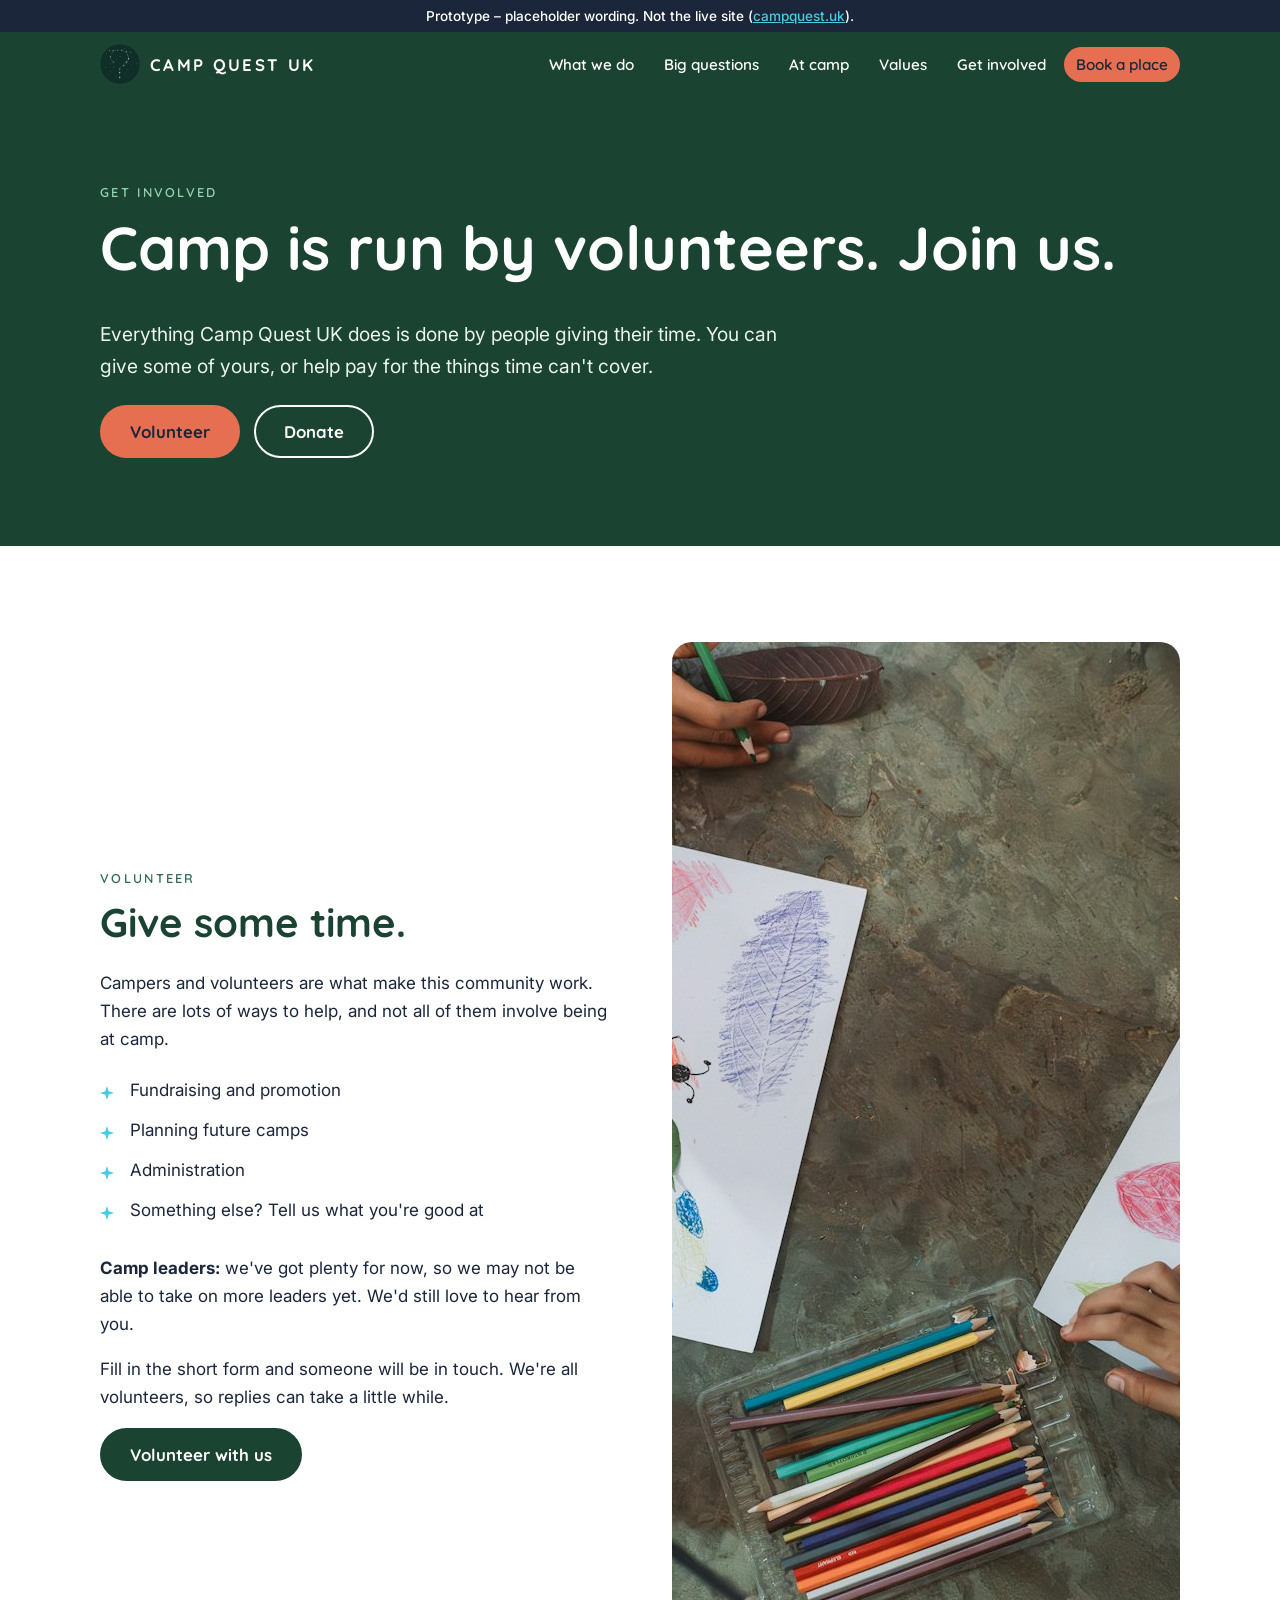
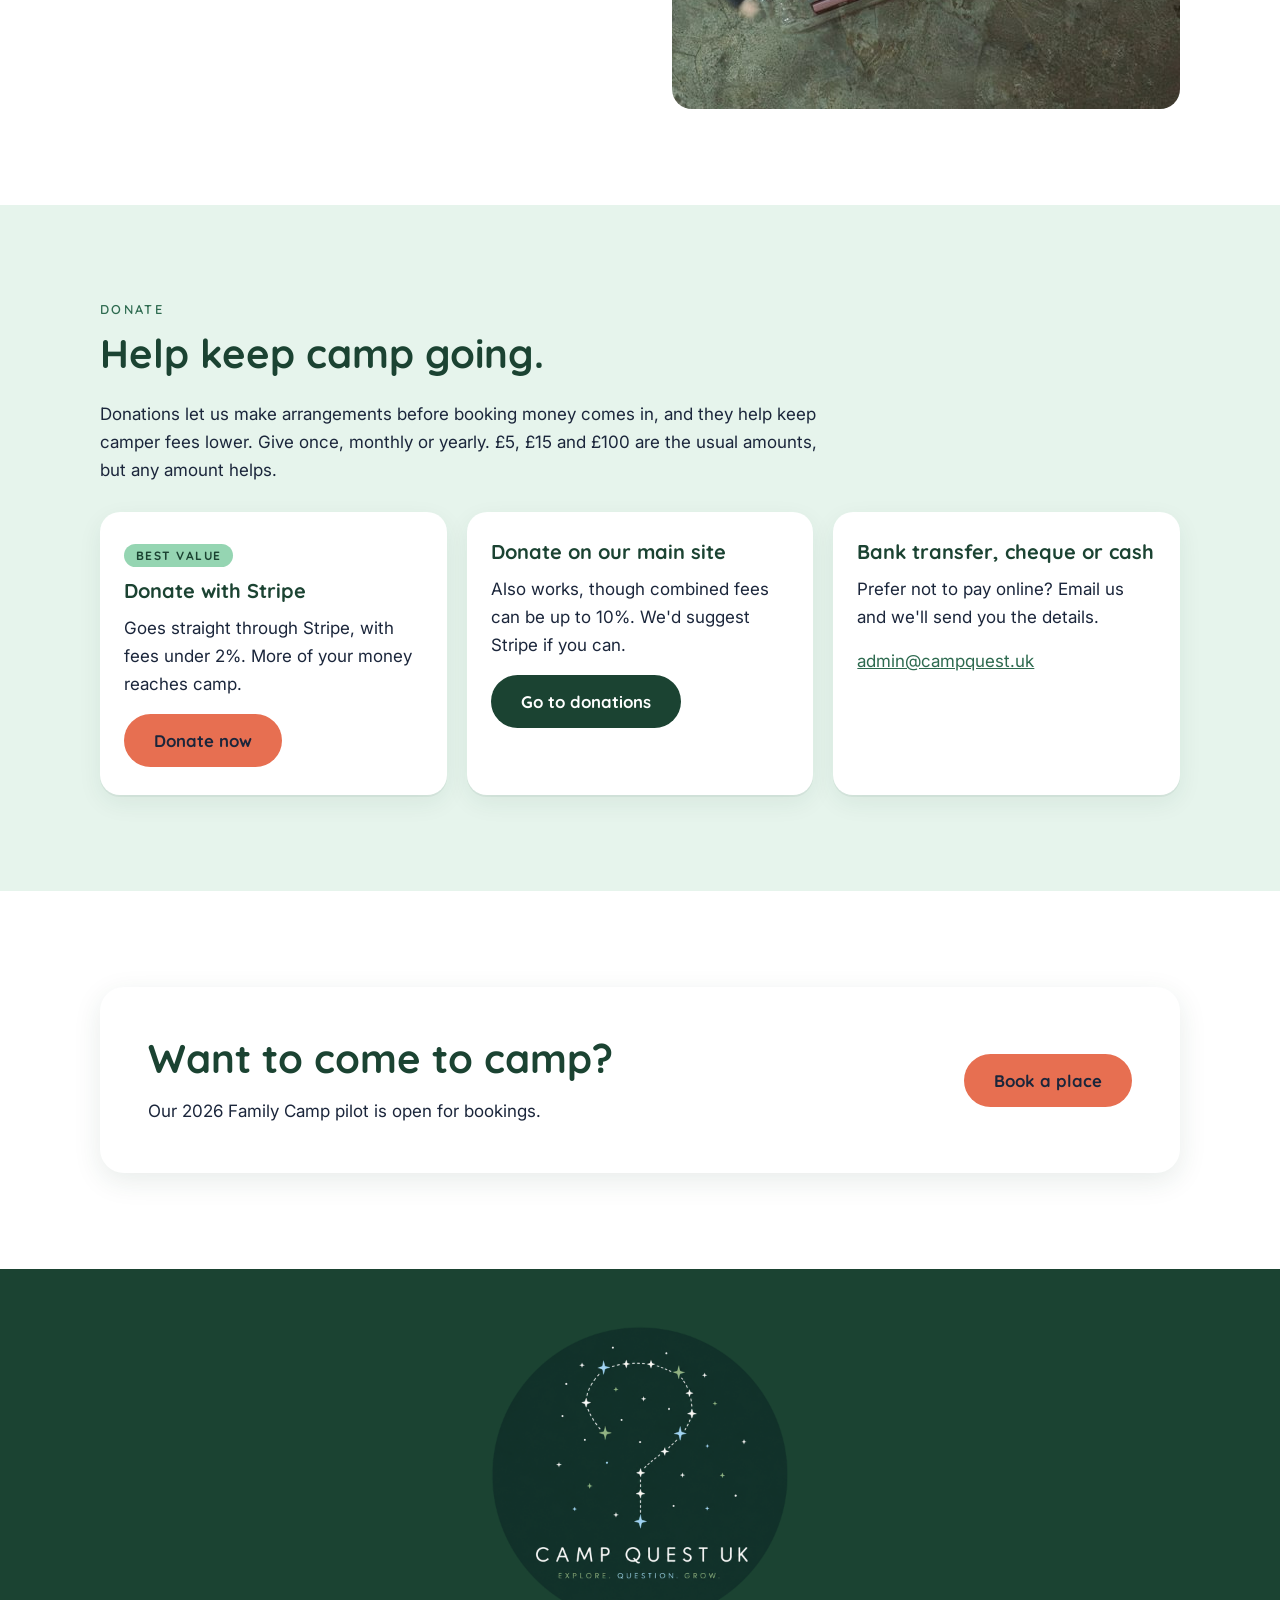
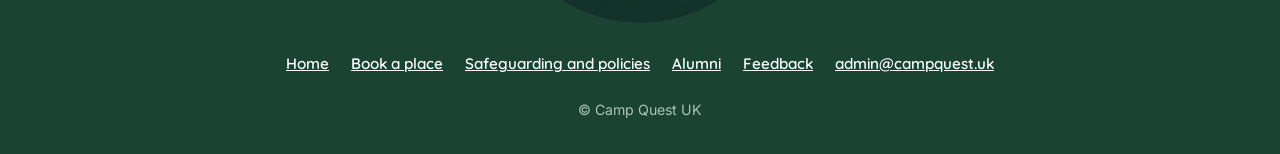
==== get-involved.html @ 762338b2 "Add Get involved page (volunteering and donations) Co-Authored-By: Claude Sonnet 5.5 <noreply@anthro" ====
<!doctype html>
<html lang="en-GB">
<head>
<meta charset="utf-8">
<meta name="viewport" content="width=device-width, initial-scale=1">
<title>Get involved – Camp Quest UK</title>
<meta name="description" content="Camp Quest UK is run entirely by volunteers. Give your time or make a donation to help keep camp going.">
<meta name="theme-color" content="#1B4332">
<link rel="icon" type="image/png" href="assets/logo-mark-circle.png">
<link rel="preconnect" href="https://fonts.googleapis.com">
<link rel="preconnect" href="https://fonts.gstatic.com" crossorigin>
<link href="https://fonts.googleapis.com/css2?family=Fraunces:ital,wght@1,400;1,500&family=Inter:wght@400;500&family=Quicksand:wght@600;700&display=swap" rel="stylesheet">
<link rel="stylesheet" href="style.css">
</head>
<body>
<a class="skip" href="#main">Skip to content</a>
<div class="draft-note">Prototype – placeholder wording. Not the live site (<a href="https://campquest.uk/" rel="noopener">campquest.uk</a>).</div>

<header class="nav">
  <div class="wrap">
    <a class="brand" href="index.html" aria-label="Camp Quest UK – home">
      <img src="assets/logo-mark-circle.png" alt="" width="40" height="40">
      <span>Camp Quest UK</span>
    </a>
    <button class="menu-btn" aria-expanded="false" aria-controls="menu">Menu</button>
    <ul id="menu">
      <li><a href="index.html#what-we-do">What we do</a></li>
      <li><a href="index.html#big-questions">Big questions</a></li>
      <li><a href="index.html#at-camp">At camp</a></li>
      <li><a href="index.html#values">Values</a></li>
      <li><a href="get-involved.html" aria-current="page">Get involved</a></li>
      <li><a class="cta" href="https://campquest.uk/2026-family-camp-pilot/" rel="noopener">Book a place</a></li>
    </ul>
  </div>
</header>

<main id="main">
<section class="band-forest" style="padding:clamp(48px,8vw,88px) 0">
  <div class="wrap">
    <p class="eyebrow">Get involved</p>
    <h1 style="color:#fff">Camp is run by volunteers. Join us.</h1>
    <p class="lead" style="font-size:1.2rem;max-width:36em;color:#eaf5ef">Everything Camp Quest UK does is done by people giving their time. You can give some of yours, or help pay for the things time can't cover.</p>
    <div class="btns" style="display:flex;flex-wrap:wrap;gap:14px;margin-top:1.4rem">
      <a class="btn btn-primary" href="#volunteer">Volunteer</a>
      <a class="btn btn-ghost" href="#donate">Donate</a>
    </div>
  </div>
</section>

<section id="volunteer">
  <div class="wrap">
    <div class="split">
      <div>
        <p class="eyebrow">Volunteer</p>
        <h2>Give some time.</h2>
        <p>Campers and volunteers are what make this community work. There are lots of ways to help, and not all of them involve being at camp.</p>
        <ul class="ticks">
          <li>Fundraising and promotion</li>
          <li>Planning future camps</li>
          <li>Administration</li>
          <li>Something else? Tell us what you're good at</li>
        </ul>
        <p><strong>Camp leaders:</strong> we've got plenty for now, so we may not be able to take on more leaders yet. We'd still love to hear from you.</p>
        <p>Fill in the short form and someone will be in touch. We're all volunteers, so replies can take a little while.</p>
        <a class="btn btn-dark" href="https://campquest.uk/volunteer/" rel="noopener">Volunteer with us</a>
      </div>
      <img src="images/leaf-rubbings.jpg" alt="Children making leaf rubbings with coloured pencils" width="1600" height="1067" loading="lazy">
    </div>
  </div>
</section>

<section id="donate" class="band-sage">
  <div class="wrap">
    <p class="eyebrow">Donate</p>
    <h2>Help keep camp going.</h2>
    <div class="intro">
      <p>Donations let us make arrangements before booking money comes in, and they help keep camper fees lower. Give once, monthly or yearly. £5, £15 and £100 are the usual amounts, but any amount helps.</p>
    </div>
    <div class="grid g3" style="margin-top:28px">
      <article class="card">
        <span class="tag">Best value</span>
        <h3>Donate with Stripe</h3>
        <p>Goes straight through Stripe, with fees under 2%. More of your money reaches camp.</p>
        <p style="margin-top:16px"><a class="btn btn-primary" href="https://donate.stripe.com/3cI6oz48eezD8HJ1PPfrW01" rel="noopener">Donate now</a></p>
      </article>
      <article class="card">
        <h3>Donate on our main site</h3>
        <p>Also works, though combined fees can be up to 10%. We'd suggest Stripe if you can.</p>
        <p style="margin-top:16px"><a class="btn btn-dark" href="https://campquest.uk/donations/" rel="noopener">Go to donations</a></p>
      </article>
      <article class="card">
        <h3>Bank transfer, cheque or cash</h3>
        <p>Prefer not to pay online? Email us and we'll send you the details.</p>
        <p style="margin-top:16px"><a href="mailto:admin@campquest.uk">admin@campquest.uk</a></p>
      </article>
    </div>
  </div>
</section>

<section>
  <div class="wrap">
    <div class="callout">
      <div>
        <h2 style="margin-bottom:.4em">Want to come to camp?</h2>
        <p>Our 2026 Family Camp pilot is open for bookings.</p>
      </div>
      <a class="btn btn-primary" href="https://campquest.uk/2026-family-camp-pilot/" rel="noopener">Book a place</a>
    </div>
  </div>
</section>
</main>

<footer>
  <div class="wrap">
    <img class="lockup" src="assets/logo-lockup-dark.png" alt="Camp Quest UK. Explore. Question. Grow." width="300" height="300" loading="lazy">
    <ul>
      <li><a href="index.html">Home</a></li>
      <li><a href="https://campquest.uk/2026-family-camp-pilot/" rel="noopener">Book a place</a></li>
      <li><a href="https://campquest.uk/policies/" rel="noopener">Safeguarding and policies</a></li>
      <li><a href="https://campquest.uk/alumni/" rel="noopener">Alumni</a></li>
      <li><a href="https://campquest.uk/feedback/" rel="noopener">Feedback</a></li>
      <li><a href="mailto:admin@campquest.uk">admin@campquest.uk</a></li>
    </ul>
    <small>© Camp Quest UK</small>
  </div>
</footer>

<script>
  const b=document.querySelector('.menu-btn'),m=document.getElementById('menu');
  b.addEventListener('click',()=>{const o=m.classList.toggle('open');b.setAttribute('aria-expanded',o)});
  m.addEventListener('click',e=>{if(e.target.tagName==='A'){m.classList.remove('open');b.setAttribute('aria-expanded',false)}});
</script>
</body>
</html>
---- style.css ----
:root{
  --forest:#1B4332; --pine:#2D6A4F; --sage:#95D5B2; --mist:#A9D6E5;
  --sky:#48CAE4; --ember:#E76F51; --ink:#1B263B; --white:#fff;
  --mist-soft:#e8f3f8; --sage-soft:#e6f4ec;
  --display:'Quicksand',system-ui,sans-serif;
  --body:'Inter',system-ui,sans-serif;
  --serif:'Fraunces',Georgia,serif;
  --wrap:1120px;
}
*{box-sizing:border-box}
html{scroll-behavior:smooth;scroll-padding-top:72px}
body{margin:0;font:400 1.0625rem/1.65 var(--body);color:var(--ink);background:var(--white);-webkit-font-smoothing:antialiased}
img{max-width:100%;display:block}
a{color:var(--pine)}
a:hover{color:var(--forest)}
h1,h2,h3{font-family:var(--display);color:var(--forest);line-height:1.15;margin:0 0 .6em;font-weight:700}
h1{font-size:clamp(2.2rem,6vw,3.8rem)}
h2{font-size:clamp(1.7rem,4vw,2.5rem)}
h3{font-size:1.25rem}
p{margin:0 0 1em}
.wrap{max-width:var(--wrap);margin:0 auto;padding:0 20px}
.eyebrow{font:600 .8rem var(--display);letter-spacing:.18em;text-transform:uppercase;color:var(--pine);margin-bottom:.8rem}
.skip{position:absolute;left:-999px;top:0;background:var(--white);padding:8px 14px;z-index:100}
.skip:focus{left:8px;top:8px}
:focus-visible{outline:3px solid var(--sky);outline-offset:3px}

/* nav */
.nav{position:sticky;top:0;z-index:50;background:var(--forest);color:var(--white)}
.nav .wrap{display:flex;align-items:center;justify-content:space-between;min-height:64px;gap:16px}
.brand{display:flex;align-items:center;gap:10px;color:var(--white);text-decoration:none;font:700 1.05rem var(--display);letter-spacing:.14em;text-transform:uppercase}
.brand img{width:40px;height:40px;border-radius:50%}
.nav ul{list-style:none;margin:0;padding:0;display:flex;gap:6px;align-items:center}
.nav li a{color:var(--white);text-decoration:none;font:600 .95rem var(--display);padding:8px 12px;border-radius:999px}
.nav li a:hover{background:rgba(255,255,255,.12)}
.nav .cta{background:var(--ember);color:var(--ink)}
.nav .cta:hover{background:#ee866c}
.menu-btn{display:none;background:none;border:2px solid var(--sage);color:var(--white);border-radius:8px;padding:6px 12px;font:600 .9rem var(--display);cursor:pointer}
@media(max-width:860px){
  .menu-btn{display:block}
  .nav ul{display:none;position:absolute;top:64px;left:0;right:0;background:var(--forest);flex-direction:column;align-items:stretch;padding:8px 20px 20px}
  .nav ul.open{display:flex}
  .nav li a{display:block;padding:12px}
}

/* buttons */
.btn{display:inline-block;font:700 1.05rem var(--display);padding:14px 28px;border-radius:999px;text-decoration:none;border:2px solid transparent;transition:transform .15s}
.btn:hover{transform:translateY(-2px)}
.btn-primary{background:var(--ember);color:var(--ink)}
.btn-primary:hover{background:#ee866c;color:var(--ink)}
.btn-ghost{border-color:var(--white);color:var(--white)}
.btn-ghost:hover{background:rgba(255,255,255,.12);color:var(--white)}
.btn-dark{background:var(--forest);color:var(--white)}
.btn-dark:hover{background:var(--pine);color:var(--white)}

/* hero */
.hero{position:relative;color:var(--white);background:var(--forest) url(images/circle-field.jpg) center/cover;isolation:isolate}
.hero::before{content:"";position:absolute;inset:0;background:linear-gradient(100deg,rgba(27,67,50,.94) 0%,rgba(27,67,50,.82) 45%,rgba(27,67,50,.35) 100%);z-index:-1}
.hero .wrap{padding-top:clamp(56px,10vw,120px);padding-bottom:clamp(56px,10vw,120px);display:grid;grid-template-columns:1.3fr .7fr;gap:40px;align-items:center}
.hero h1{color:var(--white)}
.hero .eyebrow{color:var(--sage)}
.hero p.lead{font-size:1.25rem;max-width:34em;color:#eaf5ef}
.hero .btns{display:flex;flex-wrap:wrap;gap:14px;margin-top:1.6rem}
.hero .mark{justify-self:center;width:min(100%,320px);filter:drop-shadow(0 10px 30px rgba(0,0,0,.35))}
.hero .mark img{border-radius:50%}
@media(max-width:760px){.hero .wrap{grid-template-columns:1fr}.hero .mark{display:none}.hero::before{background:rgba(27,67,50,.86)}}

section{padding:clamp(52px,8vw,96px) 0}
.intro{max-width:46rem}
.band-mist{background:var(--mist-soft)}
.band-sage{background:var(--sage-soft)}
.band-forest{background:var(--forest);color:var(--white)}
.band-forest h2,.band-forest h3{color:var(--white)}
.band-forest .eyebrow{color:var(--sage)}

/* cards */
.grid{display:grid;gap:20px}
.g4{grid-template-columns:repeat(auto-fit,minmax(230px,1fr))}
.g3{grid-template-columns:repeat(auto-fit,minmax(280px,1fr))}
.card{background:var(--white);border-radius:20px;padding:28px 24px;box-shadow:0 2px 0 rgba(27,67,50,.06),0 8px 24px rgba(27,67,50,.07)}
.card p{margin:0}
.icon{width:52px;height:52px;margin-bottom:14px;stroke:var(--pine);fill:none;stroke-width:1.6;stroke-linecap:round;stroke-linejoin:round}
.icon .spark{stroke:var(--sky)}

/* photo cards */
.photo-card{border-radius:20px;overflow:hidden;background:var(--white);box-shadow:0 8px 24px rgba(27,67,50,.1)}
.photo-card img{width:100%;aspect-ratio:4/3;object-fit:cover}
.photo-card div{padding:20px 22px 24px}
.photo-card p{margin:0}

/* big questions */
.quote{font:italic 400 clamp(1.4rem,3.2vw,2rem)/1.35 var(--serif);color:var(--forest);margin:0;max-width:30em}
.quotes{display:grid;gap:36px;margin-top:32px}
.quotes figcaption,.quote-by{font:600 .9rem var(--display);letter-spacing:.06em;color:var(--pine);margin-top:.7rem}
.quote-pair{display:grid;grid-template-columns:repeat(auto-fit,minmax(260px,1fr));gap:36px 48px;margin-top:32px}
.quote-pair blockquote{margin:0;padding-left:20px;border-left:4px solid var(--sky)}

/* split */
.split{display:grid;grid-template-columns:1fr 1fr;gap:clamp(24px,5vw,64px);align-items:center}
.split img{border-radius:20px;aspect-ratio:4/3;object-fit:cover;width:100%}
@media(max-width:760px){.split{grid-template-columns:1fr}}
ul.ticks{list-style:none;padding:0;margin:0 0 1.4em}
ul.ticks li{padding:6px 0 6px 30px;position:relative}
ul.ticks li::before{content:"";position:absolute;left:0;top:.95em;width:14px;height:14px;background:var(--sky);clip-path:polygon(50% 0,62% 38%,100% 50%,62% 62%,50% 100%,38% 62%,0 50%,38% 38%)}

/* values */
.values .card{background:rgba(255,255,255,.07);box-shadow:none;border:1px solid rgba(149,213,178,.35)}
.values .card p{color:#dcefe5}
.values h3{color:var(--sage)}

/* safeguarding / pilot */
.callout{background:var(--white);border-radius:24px;padding:clamp(24px,5vw,48px);display:grid;grid-template-columns:1fr auto;gap:24px;align-items:center;box-shadow:0 8px 28px rgba(27,67,50,.1)}
.callout p:last-child{margin:0}
@media(max-width:700px){.callout{grid-template-columns:1fr}}
.tag{display:inline-block;background:var(--sage);color:var(--forest);font:700 .75rem var(--display);letter-spacing:.12em;text-transform:uppercase;border-radius:999px;padding:4px 12px;margin-bottom:12px}

/* footer */
footer{background:var(--forest);color:#dcefe5;padding:56px 0 32px;text-align:center}
footer img.lockup{width:min(300px,70%);margin:0 auto 24px;border-radius:50%}
footer ul{list-style:none;display:flex;flex-wrap:wrap;gap:6px 22px;justify-content:center;padding:0;margin:0 0 22px}
footer a{color:var(--white);font:600 .95rem var(--display)}
footer a:hover{color:var(--sage)}
footer small{display:block;color:#a9c7b8;line-height:1.6;margin-top:8px}
.credits{max-width:50rem;margin:18px auto 0}

.draft-note{background:var(--ink);color:#fff;font:500 .85rem var(--body);text-align:center;padding:8px 16px}
.draft-note a{color:var(--sky)}

@media(prefers-reduced-motion:reduce){*{transition:none!important;scroll-behavior:auto!important}}
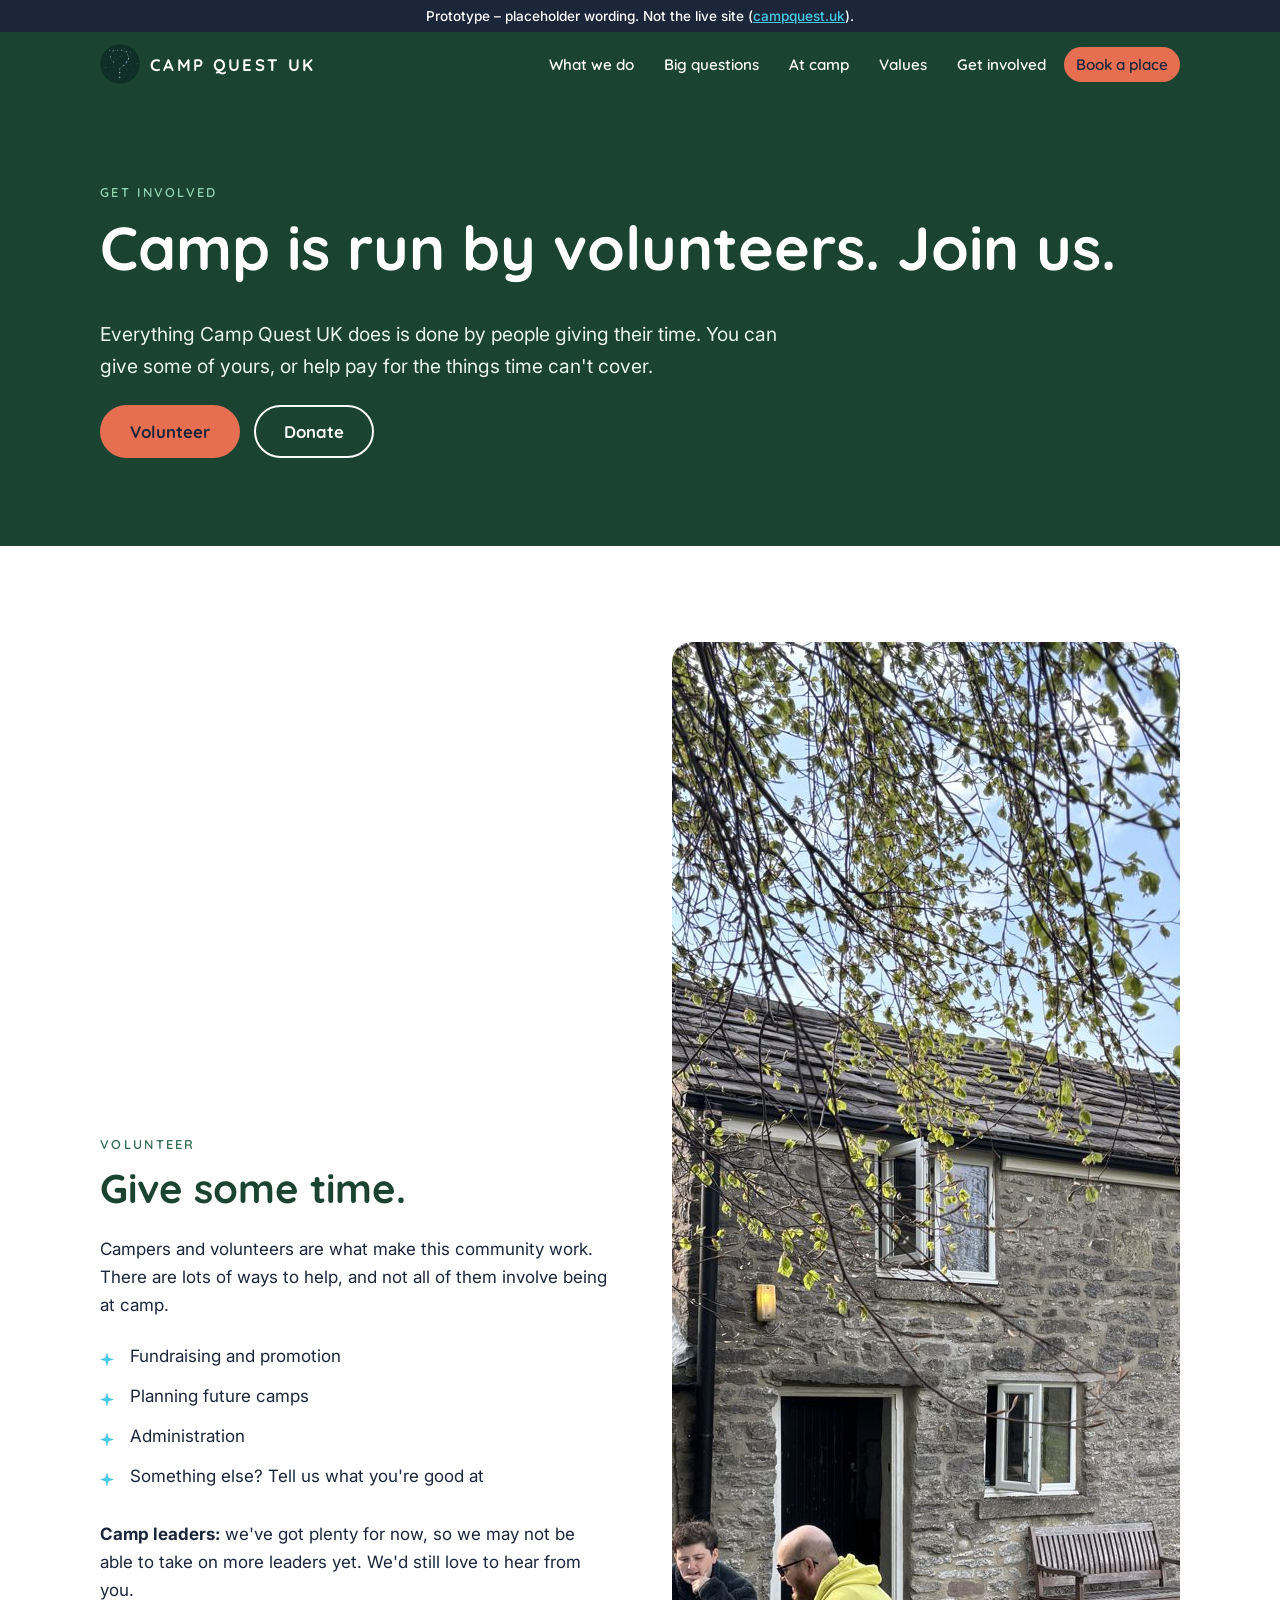
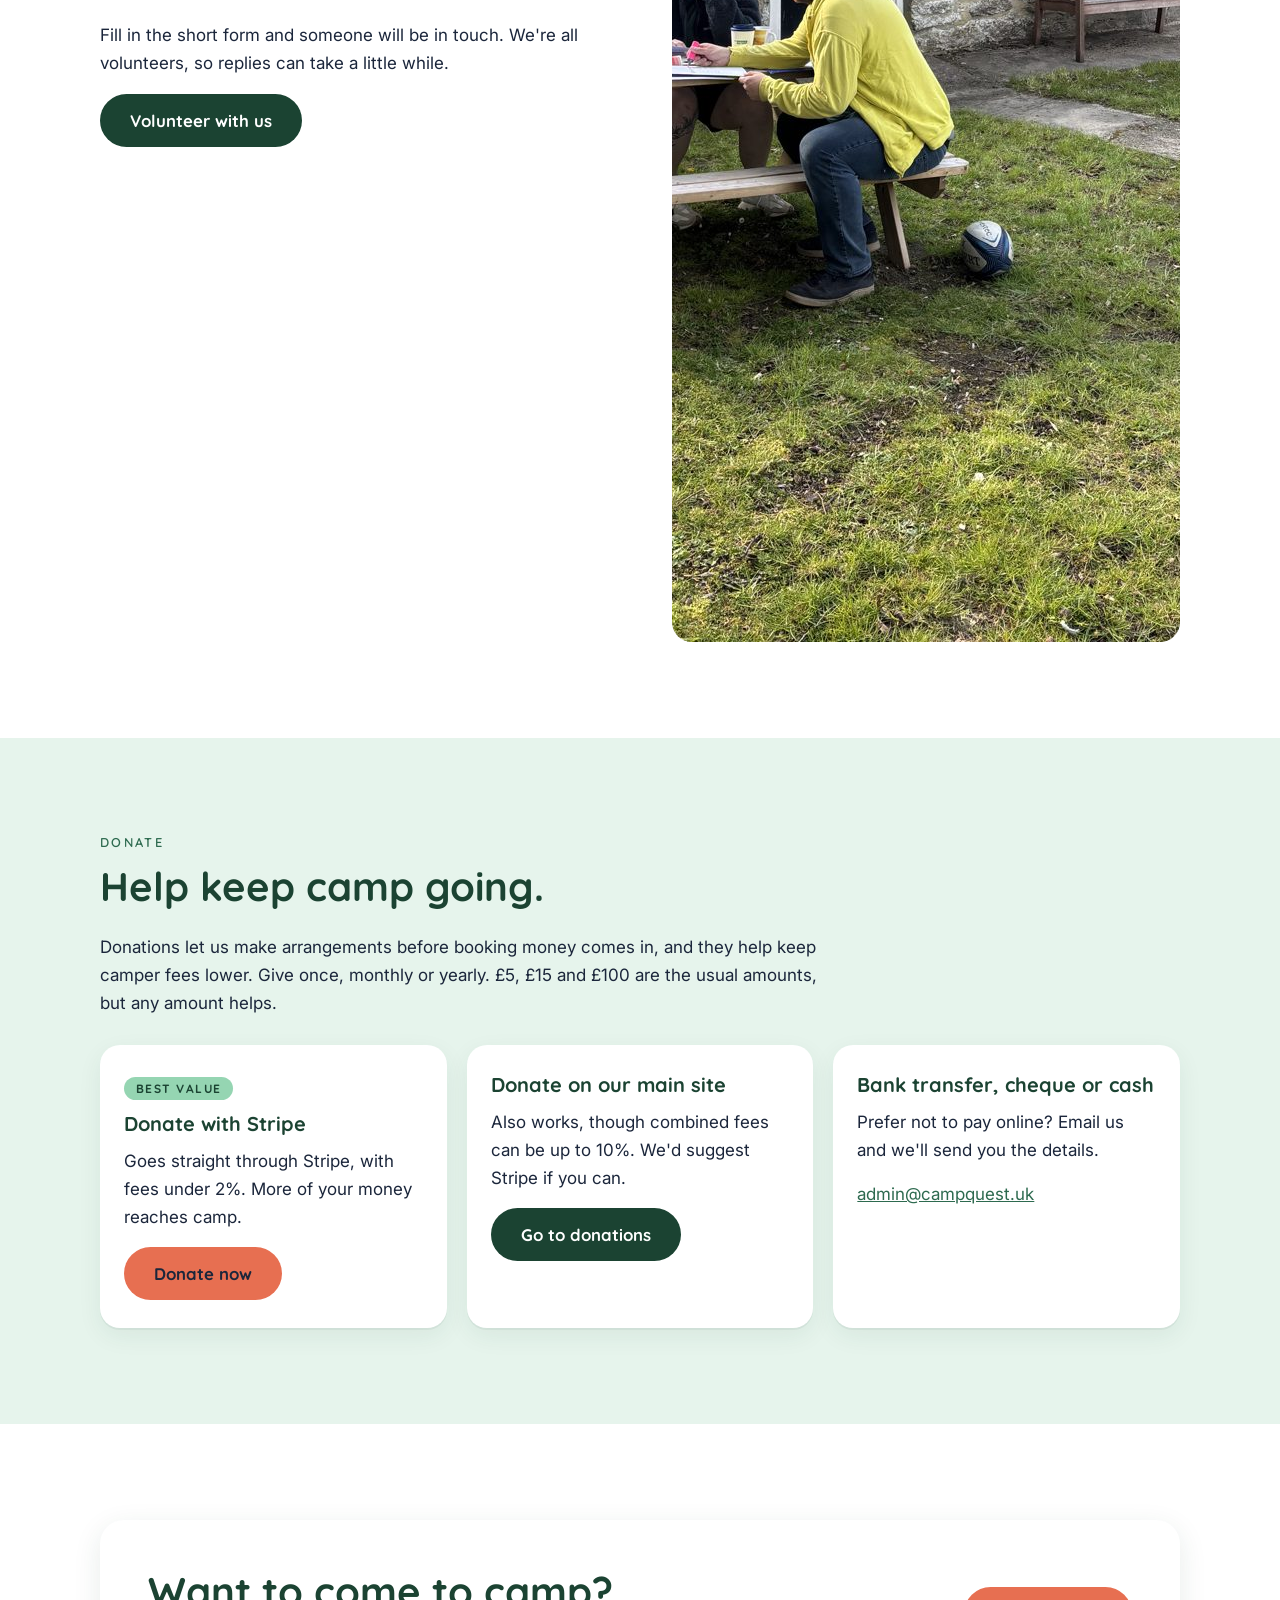
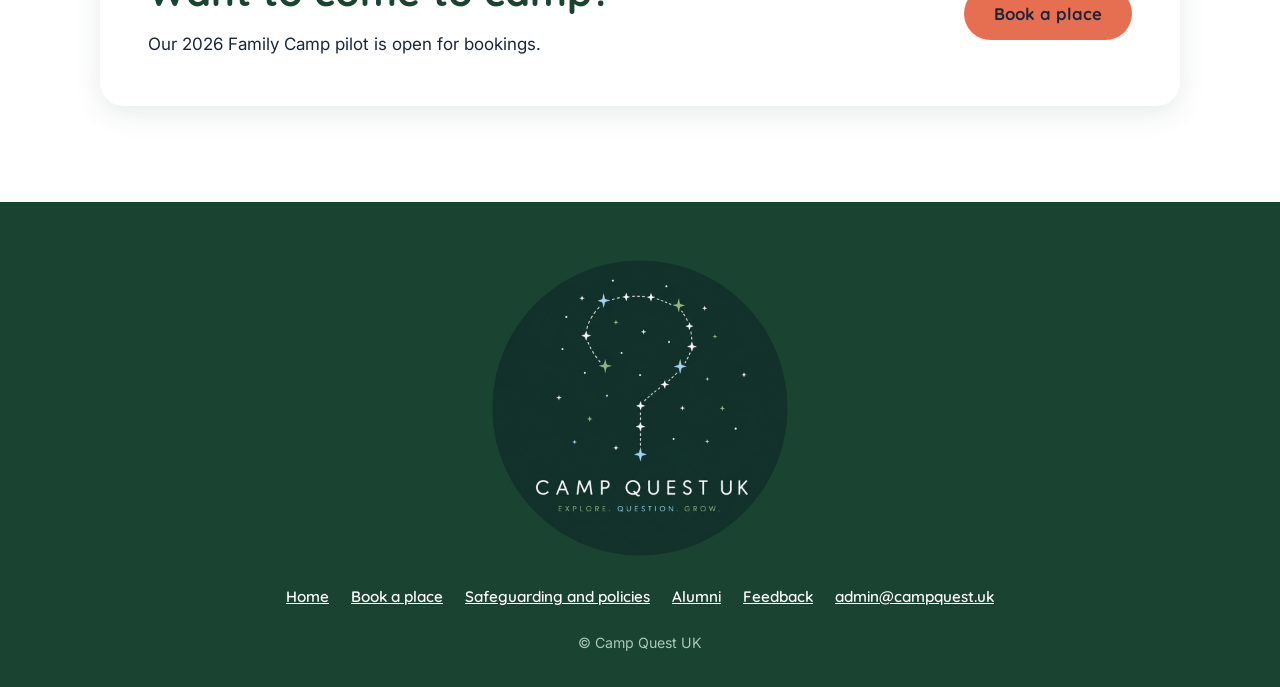
==== commit f638092d: "Use Camp Quest photos in place of stock images Co-Authored-By: Claude Sonnet 5.5 <noreply@anthropic." ====
--- a/get-involved.html
+++ b/get-involved.html
@@ -64,7 +64,7 @@
         <p>Fill in the short form and someone will be in touch. We're all volunteers, so replies can take a little while.</p>
         <a class="btn btn-dark" href="https://campquest.uk/volunteer/" rel="noopener">Volunteer with us</a>
       </div>
-      <img src="images/leaf-rubbings.jpg" alt="Children making leaf rubbings with coloured pencils" width="1600" height="1067" loading="lazy">
+      <img src="images/volunteers-planning.jpg" alt="Volunteers planning at a picnic table outside the stone barn" width="1200" height="1600" loading="lazy" style="object-position:50% 60%">
     </div>
   </div>
 </section>
--- a/style.css
+++ b/style.css
@@ -53,7 +53,7 @@
 .btn-dark:hover{background:var(--pine);color:var(--white)}
 
 /* hero */
-.hero{position:relative;color:var(--white);background:var(--forest) url(images/circle-field.jpg) center/cover;isolation:isolate}
+.hero{position:relative;color:var(--white);background:var(--forest) url(images/hero-campfire-talk.jpg) center/cover;isolation:isolate}
 .hero::before{content:"";position:absolute;inset:0;background:linear-gradient(100deg,rgba(27,67,50,.94) 0%,rgba(27,67,50,.82) 45%,rgba(27,67,50,.35) 100%);z-index:-1}
 .hero .wrap{padding-top:clamp(56px,10vw,120px);padding-bottom:clamp(56px,10vw,120px);display:grid;grid-template-columns:1.3fr .7fr;gap:40px;align-items:center}
 .hero h1{color:var(--white)}
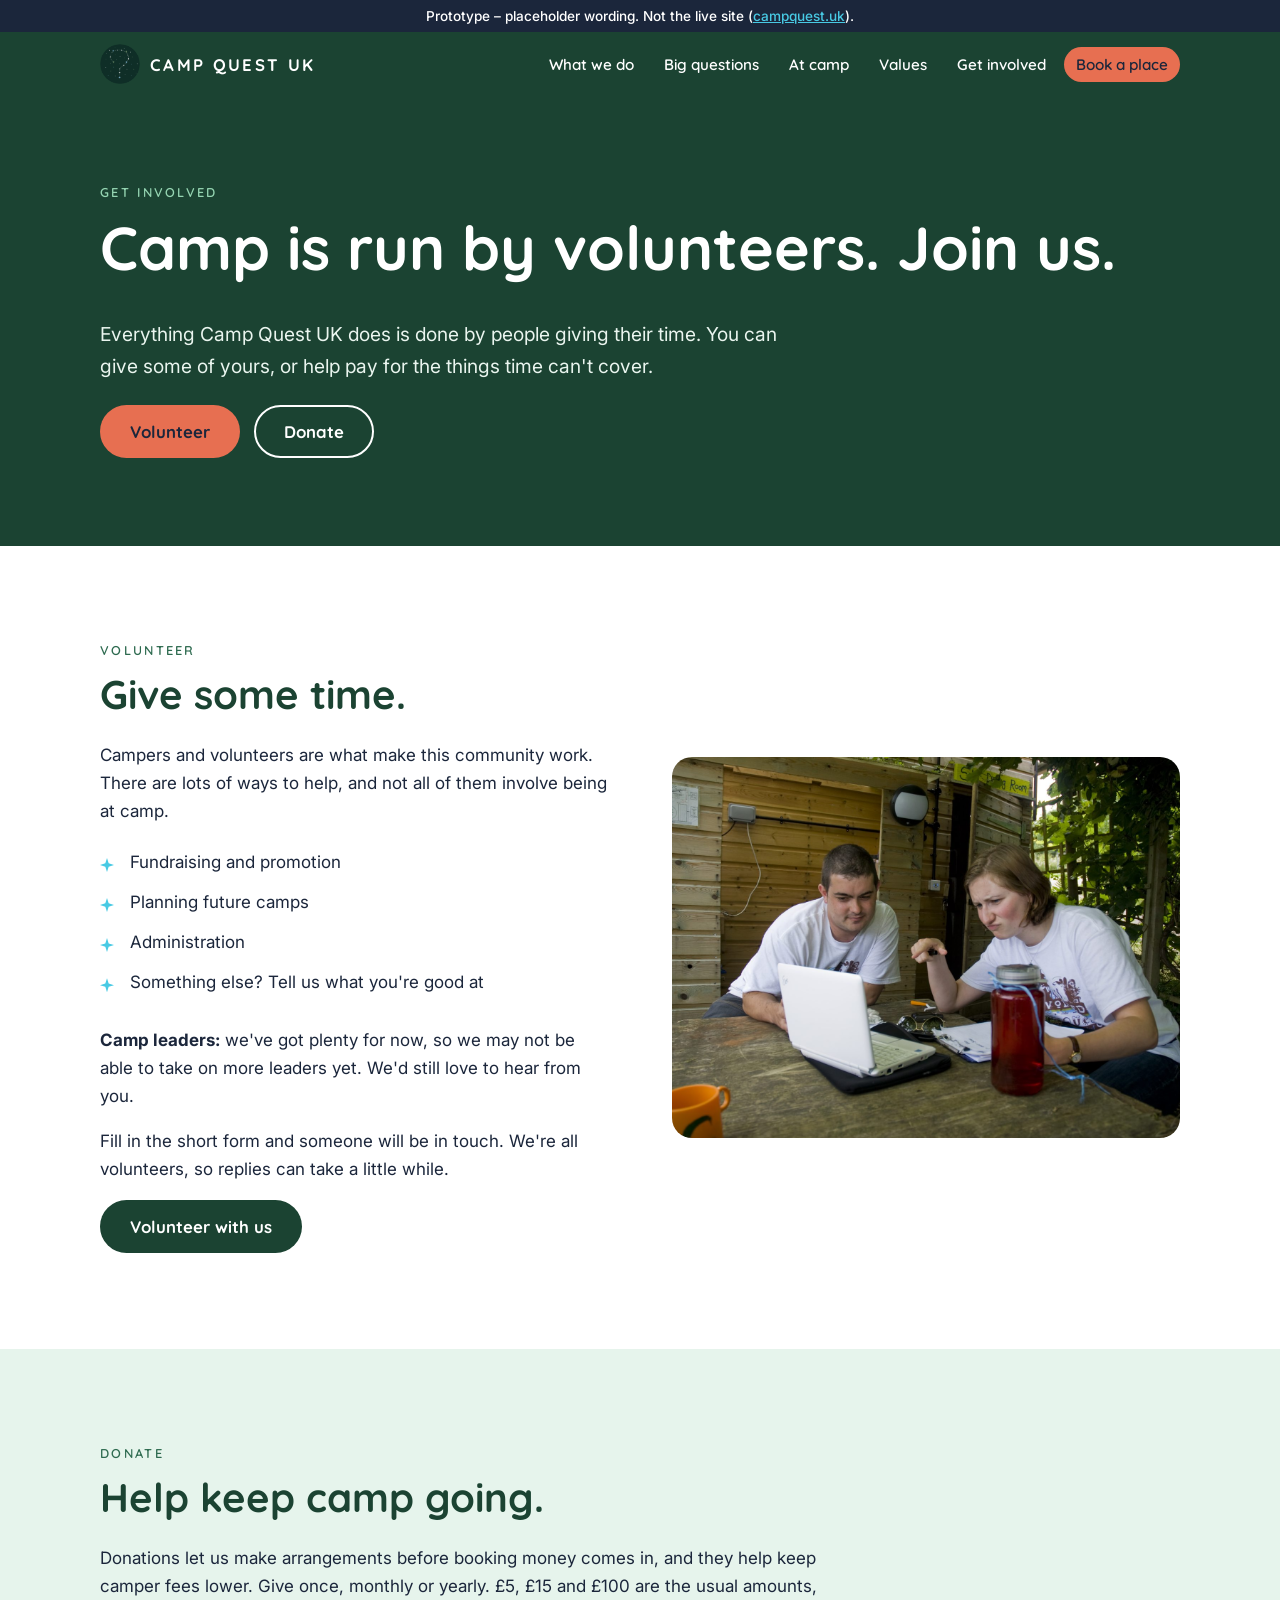
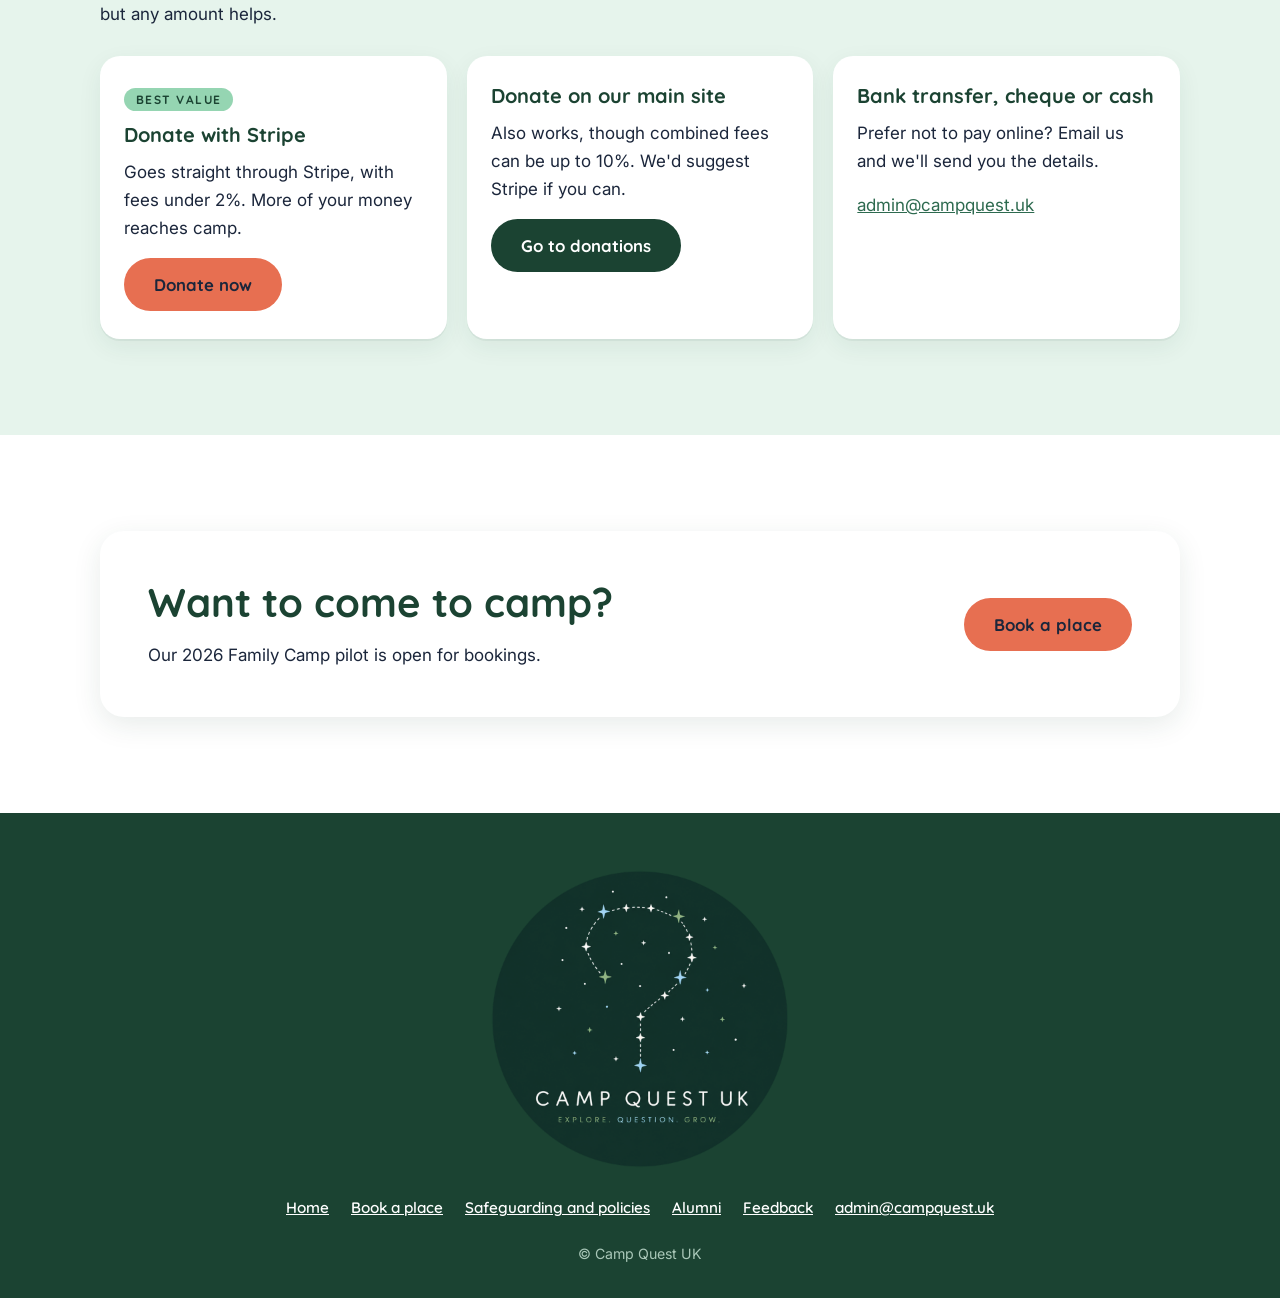
==== commit f66a5e05: "Fix tall images on mobile; use laptop volunteers photo Co-Authored-By: Claude Sonnet 5.5 <noreply@an" ====
--- a/get-involved.html
+++ b/get-involved.html
@@ -64,7 +64,7 @@
         <p>Fill in the short form and someone will be in touch. We're all volunteers, so replies can take a little while.</p>
         <a class="btn btn-dark" href="https://campquest.uk/volunteer/" rel="noopener">Volunteer with us</a>
       </div>
-      <img src="images/volunteers-planning.jpg" alt="Volunteers planning at a picnic table outside the stone barn" width="1200" height="1600" loading="lazy" style="object-position:50% 60%">
+      <img src="images/volunteers-laptop.jpg" alt="Two volunteers working together on a laptop at a wooden table" width="1600" height="1067" loading="lazy">
     </div>
   </div>
 </section>
--- a/style.css
+++ b/style.css
@@ -83,7 +83,7 @@
 
 /* photo cards */
 .photo-card{border-radius:20px;overflow:hidden;background:var(--white);box-shadow:0 8px 24px rgba(27,67,50,.1)}
-.photo-card img{width:100%;aspect-ratio:4/3;object-fit:cover}
+.photo-card img{width:100%;height:auto;aspect-ratio:4/3;object-fit:cover}
 .photo-card div{padding:20px 22px 24px}
 .photo-card p{margin:0}
 
@@ -96,7 +96,7 @@
 
 /* split */
 .split{display:grid;grid-template-columns:1fr 1fr;gap:clamp(24px,5vw,64px);align-items:center}
-.split img{border-radius:20px;aspect-ratio:4/3;object-fit:cover;width:100%}
+.split img{border-radius:20px;aspect-ratio:4/3;object-fit:cover;width:100%;height:auto}
 @media(max-width:760px){.split{grid-template-columns:1fr}}
 ul.ticks{list-style:none;padding:0;margin:0 0 1.4em}
 ul.ticks li{padding:6px 0 6px 30px;position:relative}
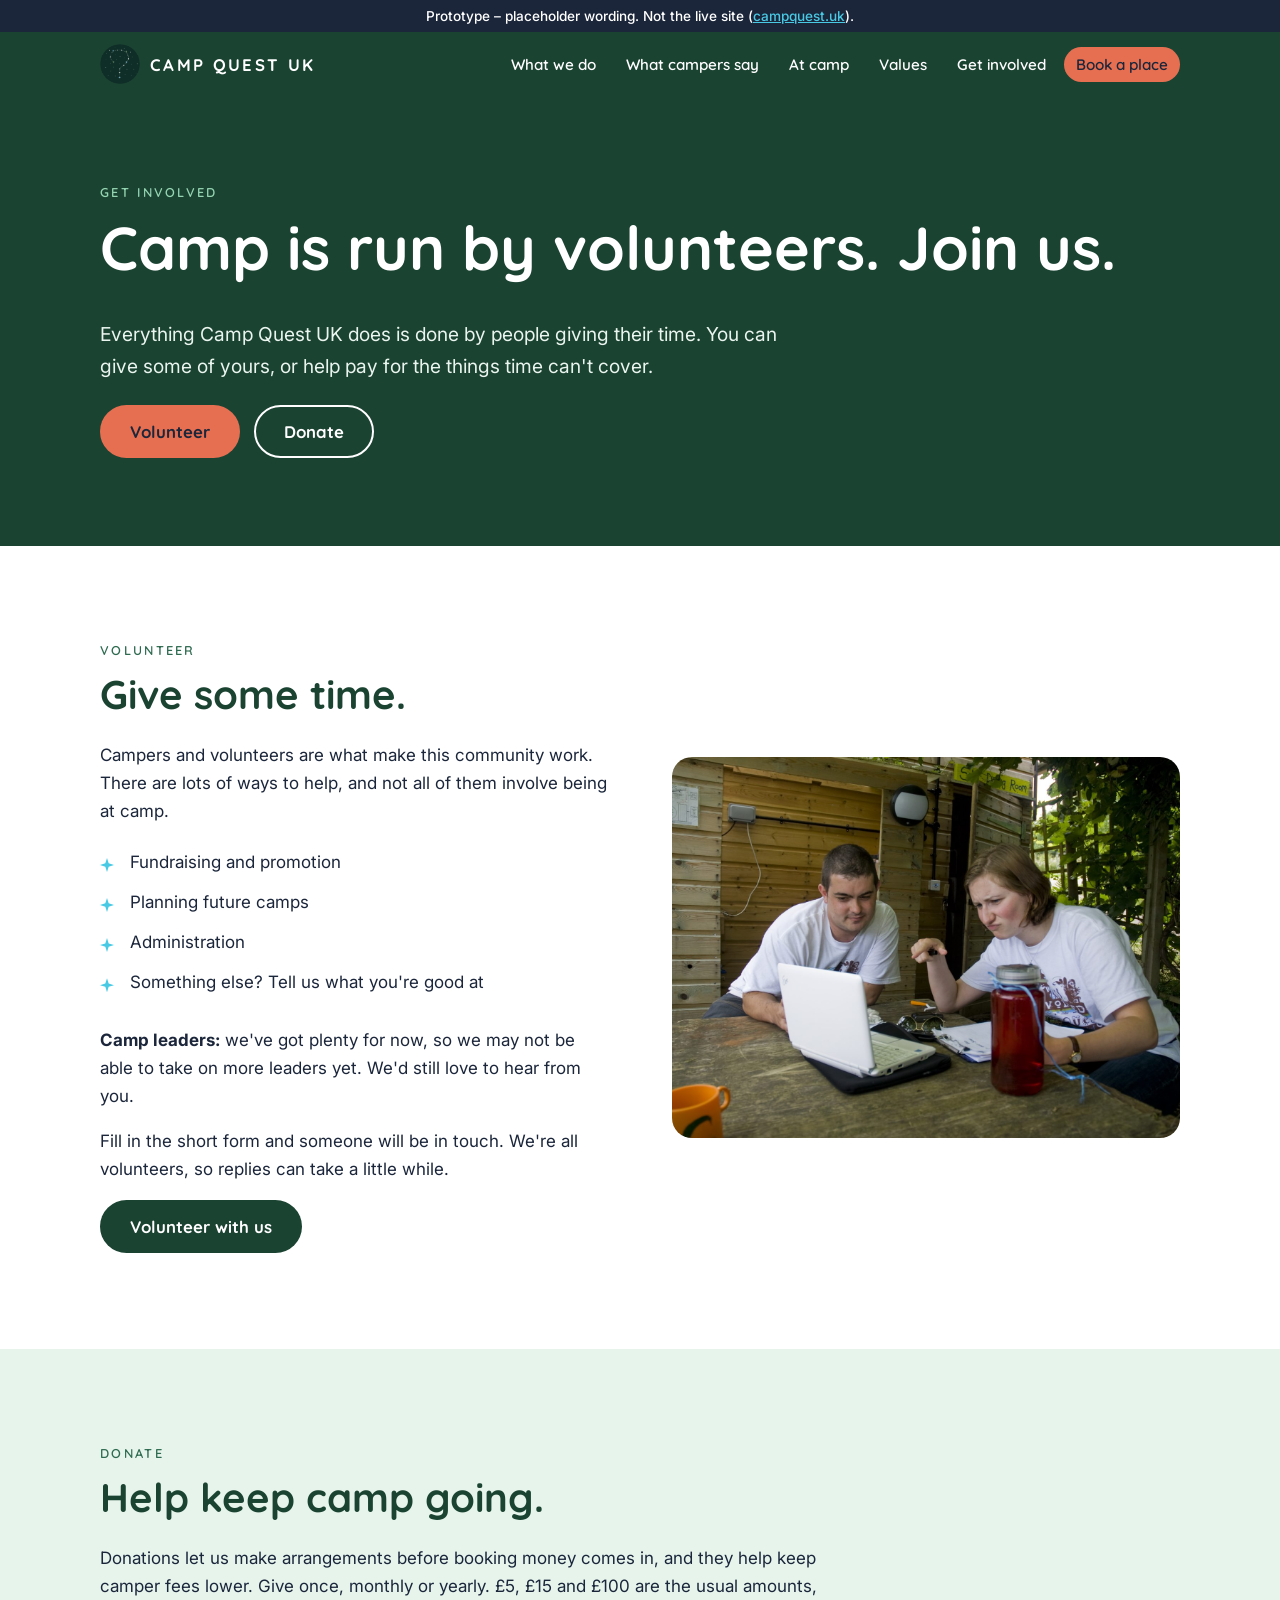
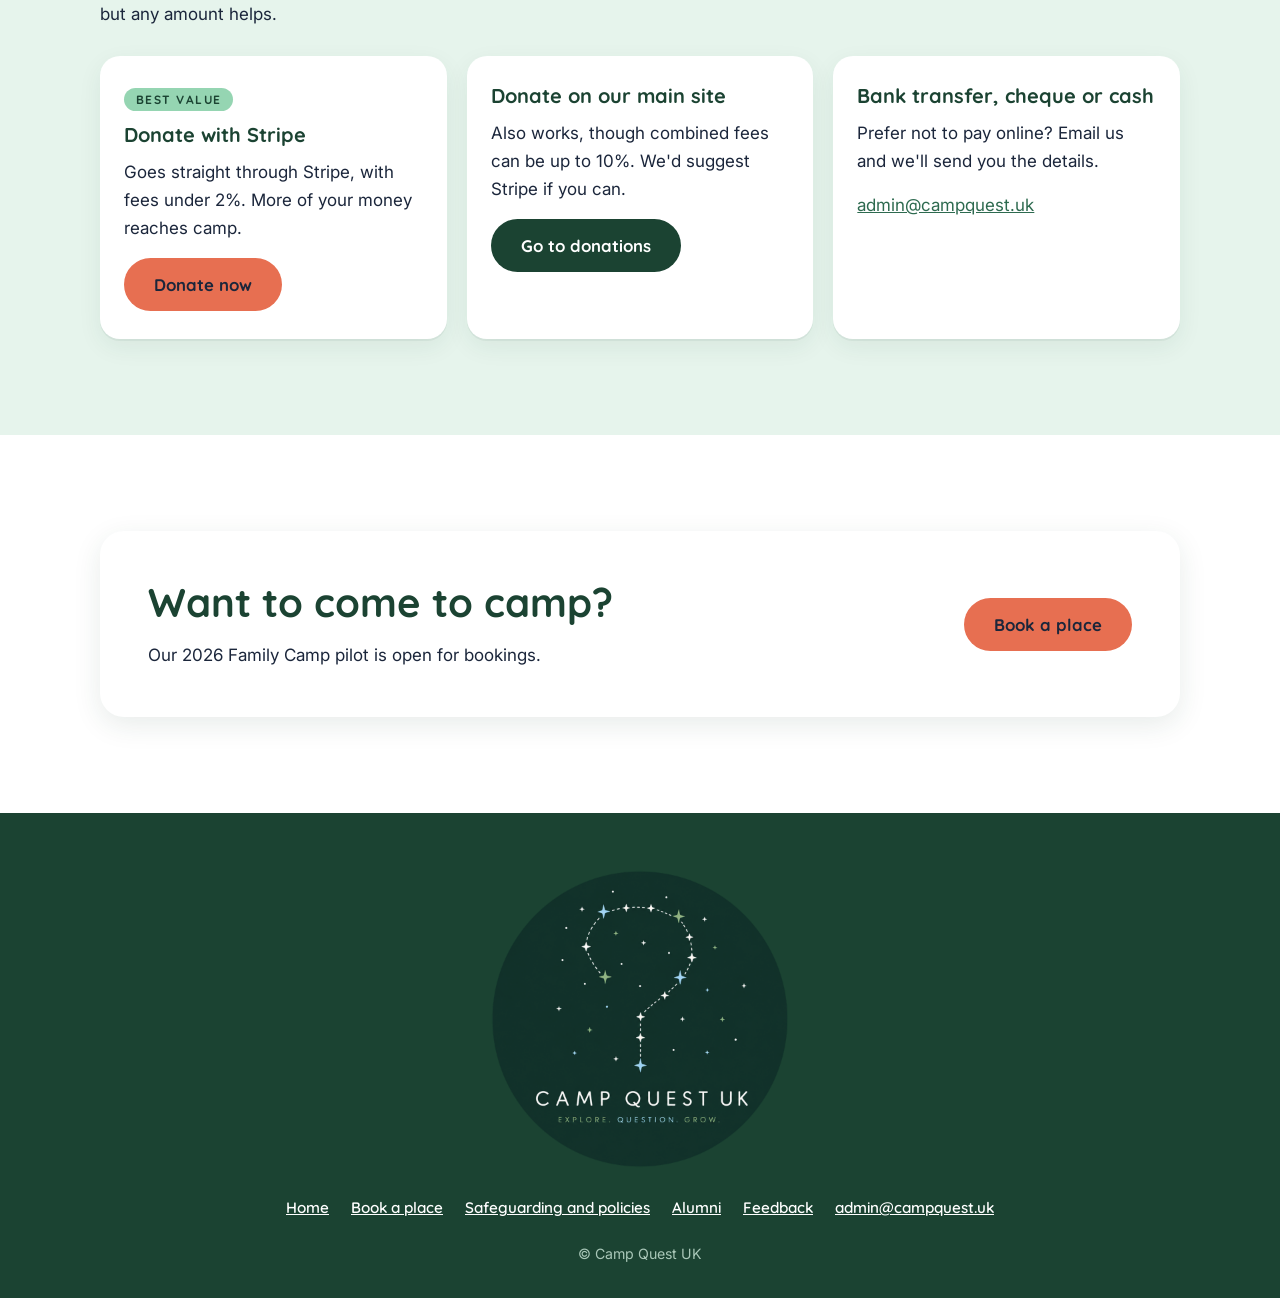
==== commit 498844e7: "Replace Big questions with What campers say (post-it feedback) Co-Authored-By: Claude Sonnet 5.5 <no" ====
--- a/get-involved.html
+++ b/get-involved.html
@@ -10,7 +10,7 @@
 <link rel="preconnect" href="https://fonts.googleapis.com">
 <link rel="preconnect" href="https://fonts.gstatic.com" crossorigin>
 <link href="https://fonts.googleapis.com/css2?family=Fraunces:ital,wght@1,400;1,500&family=Inter:wght@400;500&family=Quicksand:wght@600;700&display=swap" rel="stylesheet">
-<link rel="stylesheet" href="style.css">
+<link rel="stylesheet" href="style.css?v=5">
 </head>
 <body>
 <a class="skip" href="#main">Skip to content</a>
@@ -25,7 +25,7 @@
     <button class="menu-btn" aria-expanded="false" aria-controls="menu">Menu</button>
     <ul id="menu">
       <li><a href="index.html#what-we-do">What we do</a></li>
-      <li><a href="index.html#big-questions">Big questions</a></li>
+      <li><a href="index.html#what-campers-say">What campers say</a></li>
       <li><a href="index.html#at-camp">At camp</a></li>
       <li><a href="index.html#values">Values</a></li>
       <li><a href="get-involved.html" aria-current="page">Get involved</a></li>
--- a/style.css
+++ b/style.css
@@ -65,6 +65,11 @@
 @media(max-width:760px){.hero .wrap{grid-template-columns:1fr}.hero .mark{display:none}.hero::before{background:rgba(27,67,50,.86)}}
 
 section{padding:clamp(52px,8vw,96px) 0}
+.photo-band{padding:clamp(24px,4vw,48px) 0 0}
+.photo-band figure{margin:0;position:relative;border-radius:20px;overflow:hidden}
+.photo-band img{width:100%;height:auto;aspect-ratio:2/1;object-fit:cover;object-position:50% 70%}
+.photo-band figcaption{position:absolute;left:0;right:0;bottom:0;padding:28px 20px 12px;color:#fff;font:600 .9rem var(--display);letter-spacing:.04em;background:linear-gradient(transparent,rgba(27,67,50,.85))}
+@media(max-width:760px){.photo-band img{aspect-ratio:4/3}}
 .intro{max-width:46rem}
 .band-mist{background:var(--mist-soft)}
 .band-sage{background:var(--sage-soft)}
@@ -126,3 +131,12 @@
 .draft-note a{color:var(--sky)}
 
 @media(prefers-reduced-motion:reduce){*{transition:none!important;scroll-behavior:auto!important}}
+
+/* what campers say */
+.notes{display:grid;grid-template-columns:repeat(6,1fr);gap:22px;margin-top:32px;align-items:start}
+.note{margin:0}
+.note img{width:100%;height:auto;border-radius:4px;box-shadow:0 10px 24px rgba(27,38,59,.18)}
+.n1,.n2,.n3{grid-column:span 2}
+.n4,.n5{grid-column:span 3}
+.n1{transform:rotate(-1.5deg)}.n2{transform:rotate(1deg)}.n3{transform:rotate(-.8deg)}.n4{transform:rotate(.6deg)}.n5{transform:rotate(-1deg)}
+@media(max-width:760px){.notes{grid-template-columns:1fr;gap:26px}.n1,.n2,.n3,.n4,.n5{grid-column:auto}}
